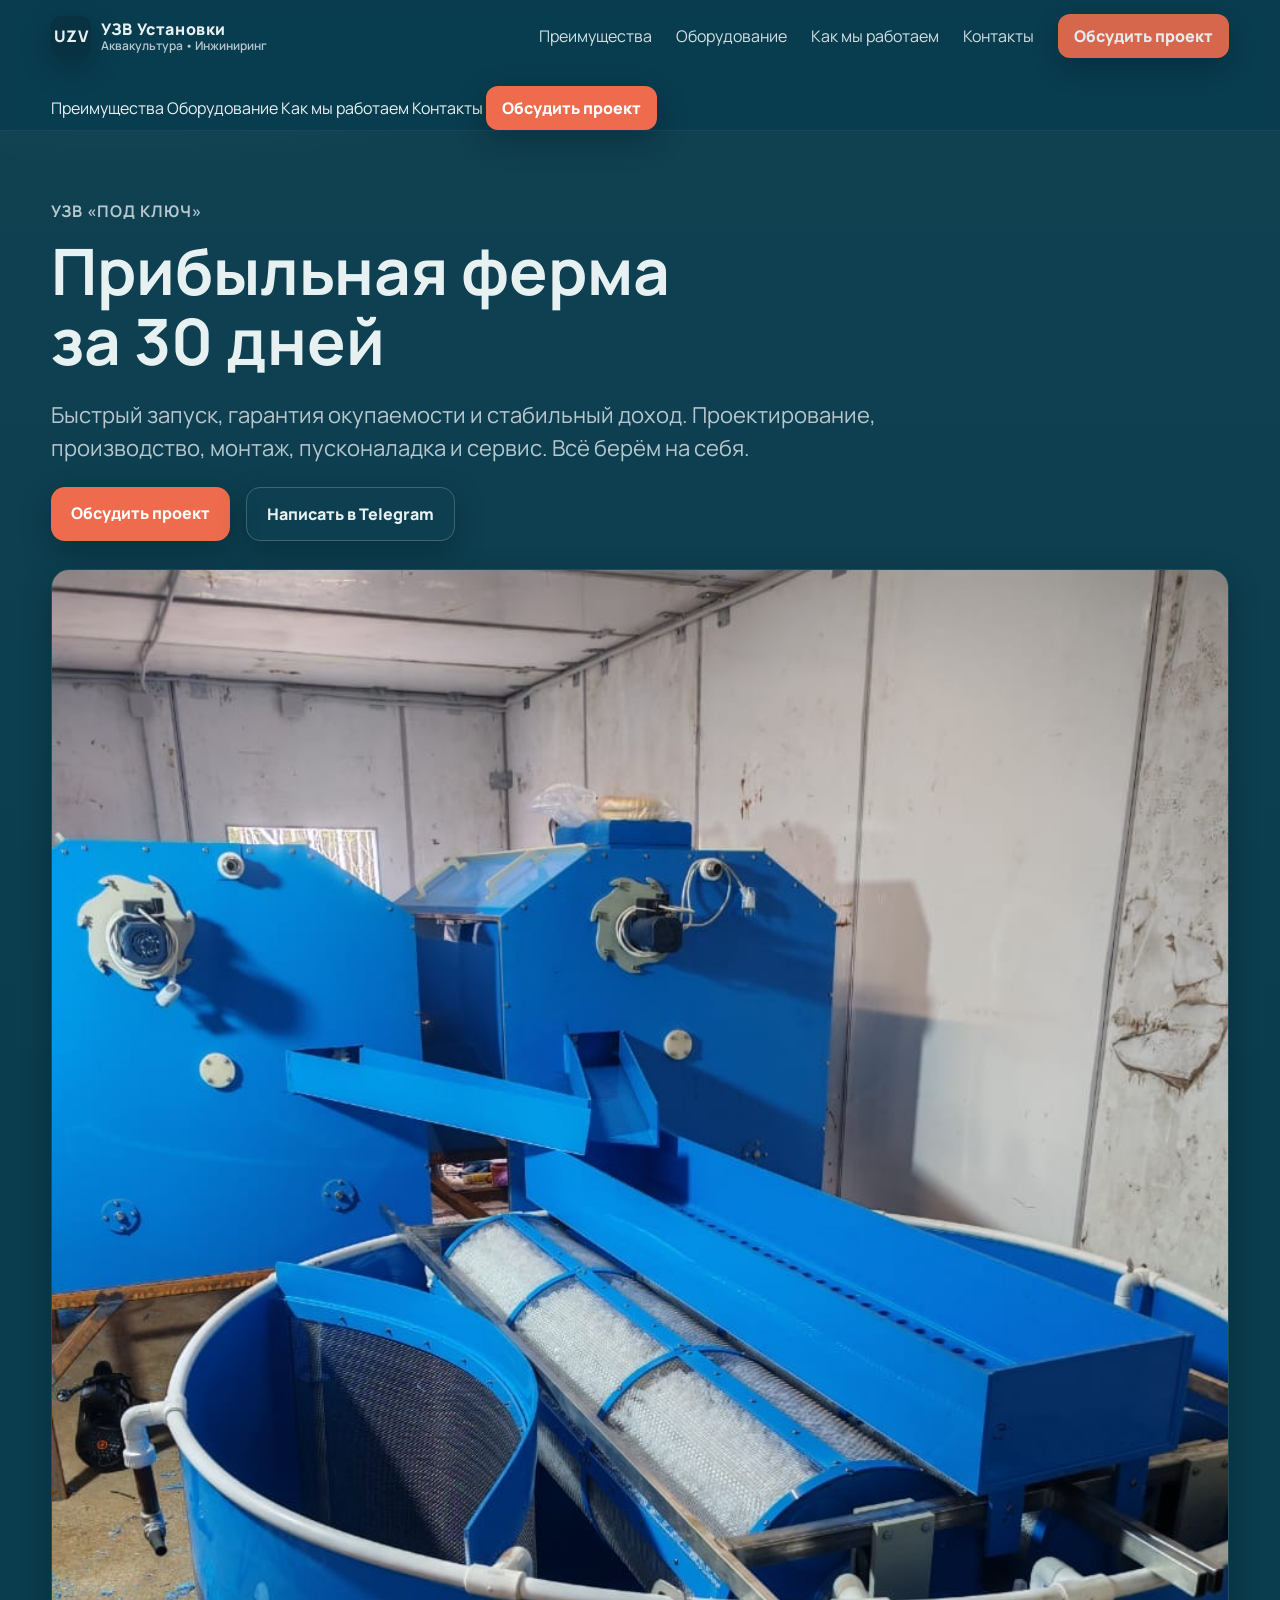
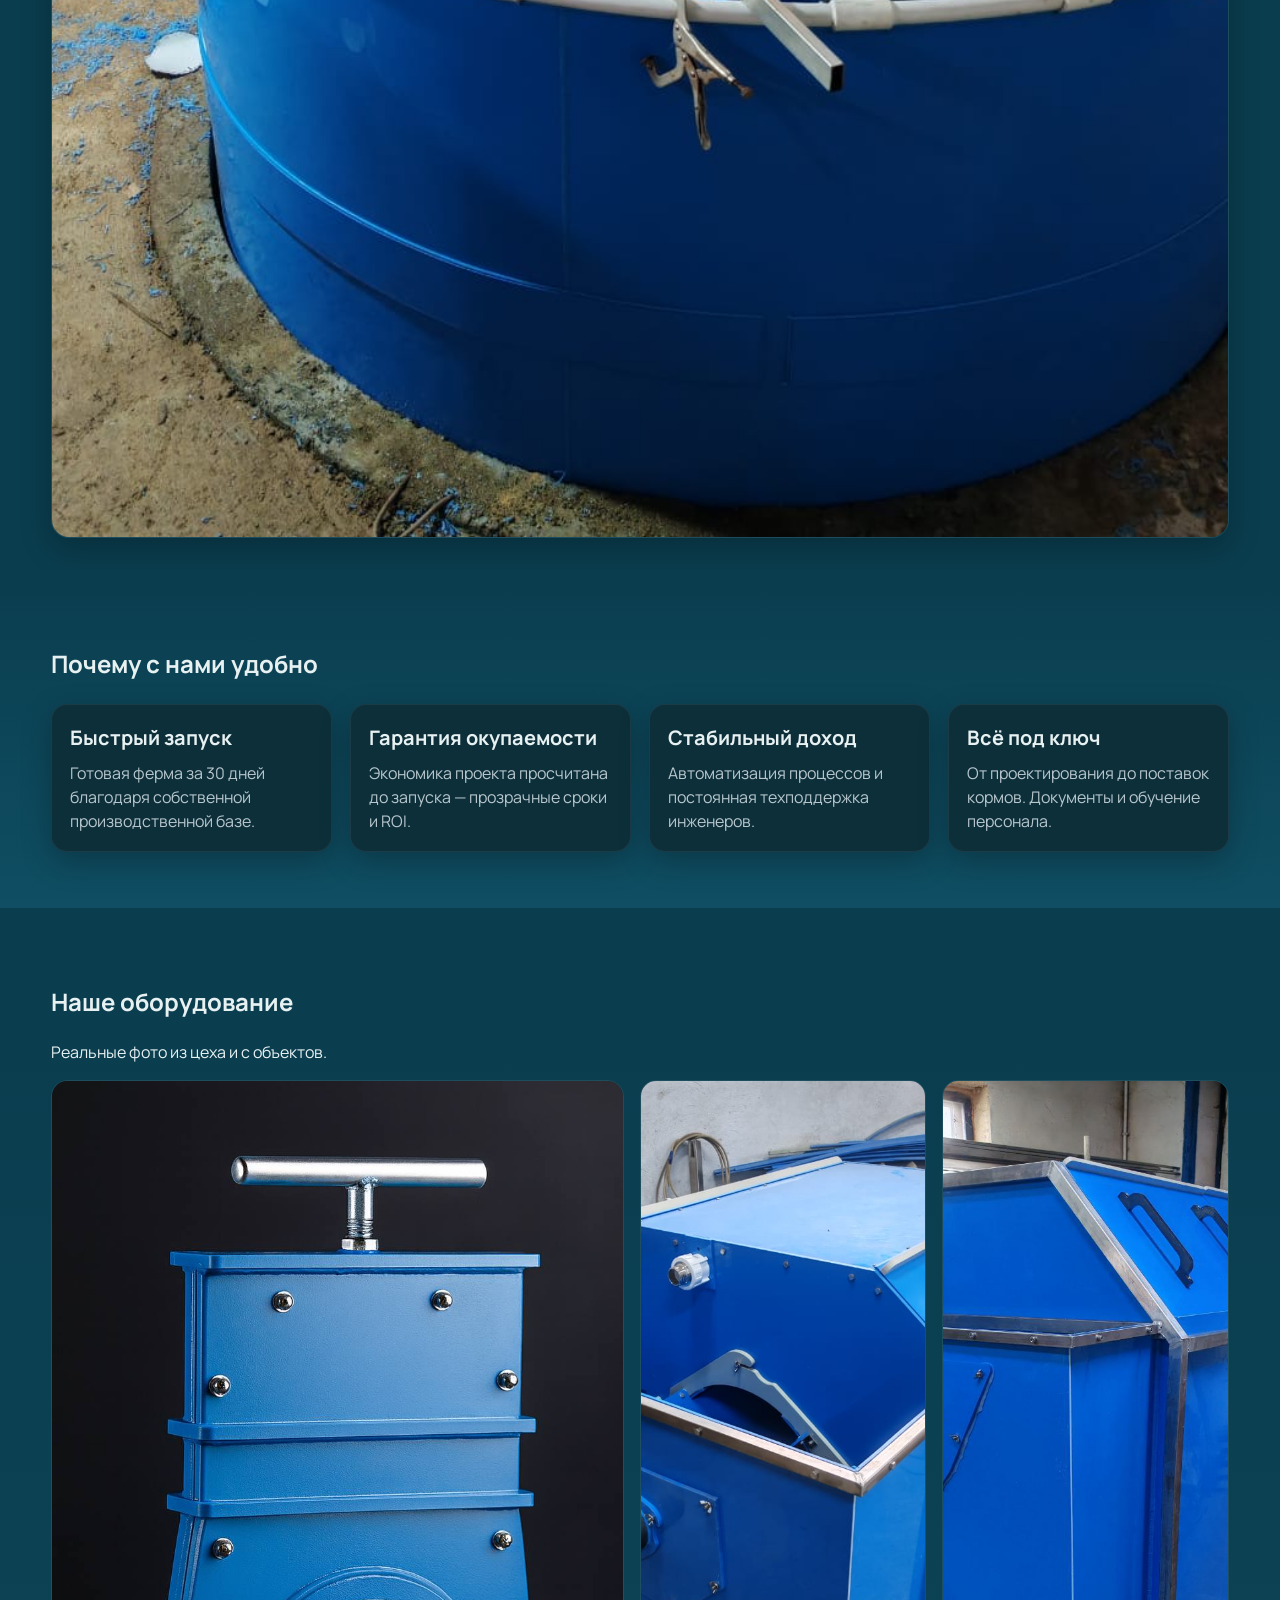
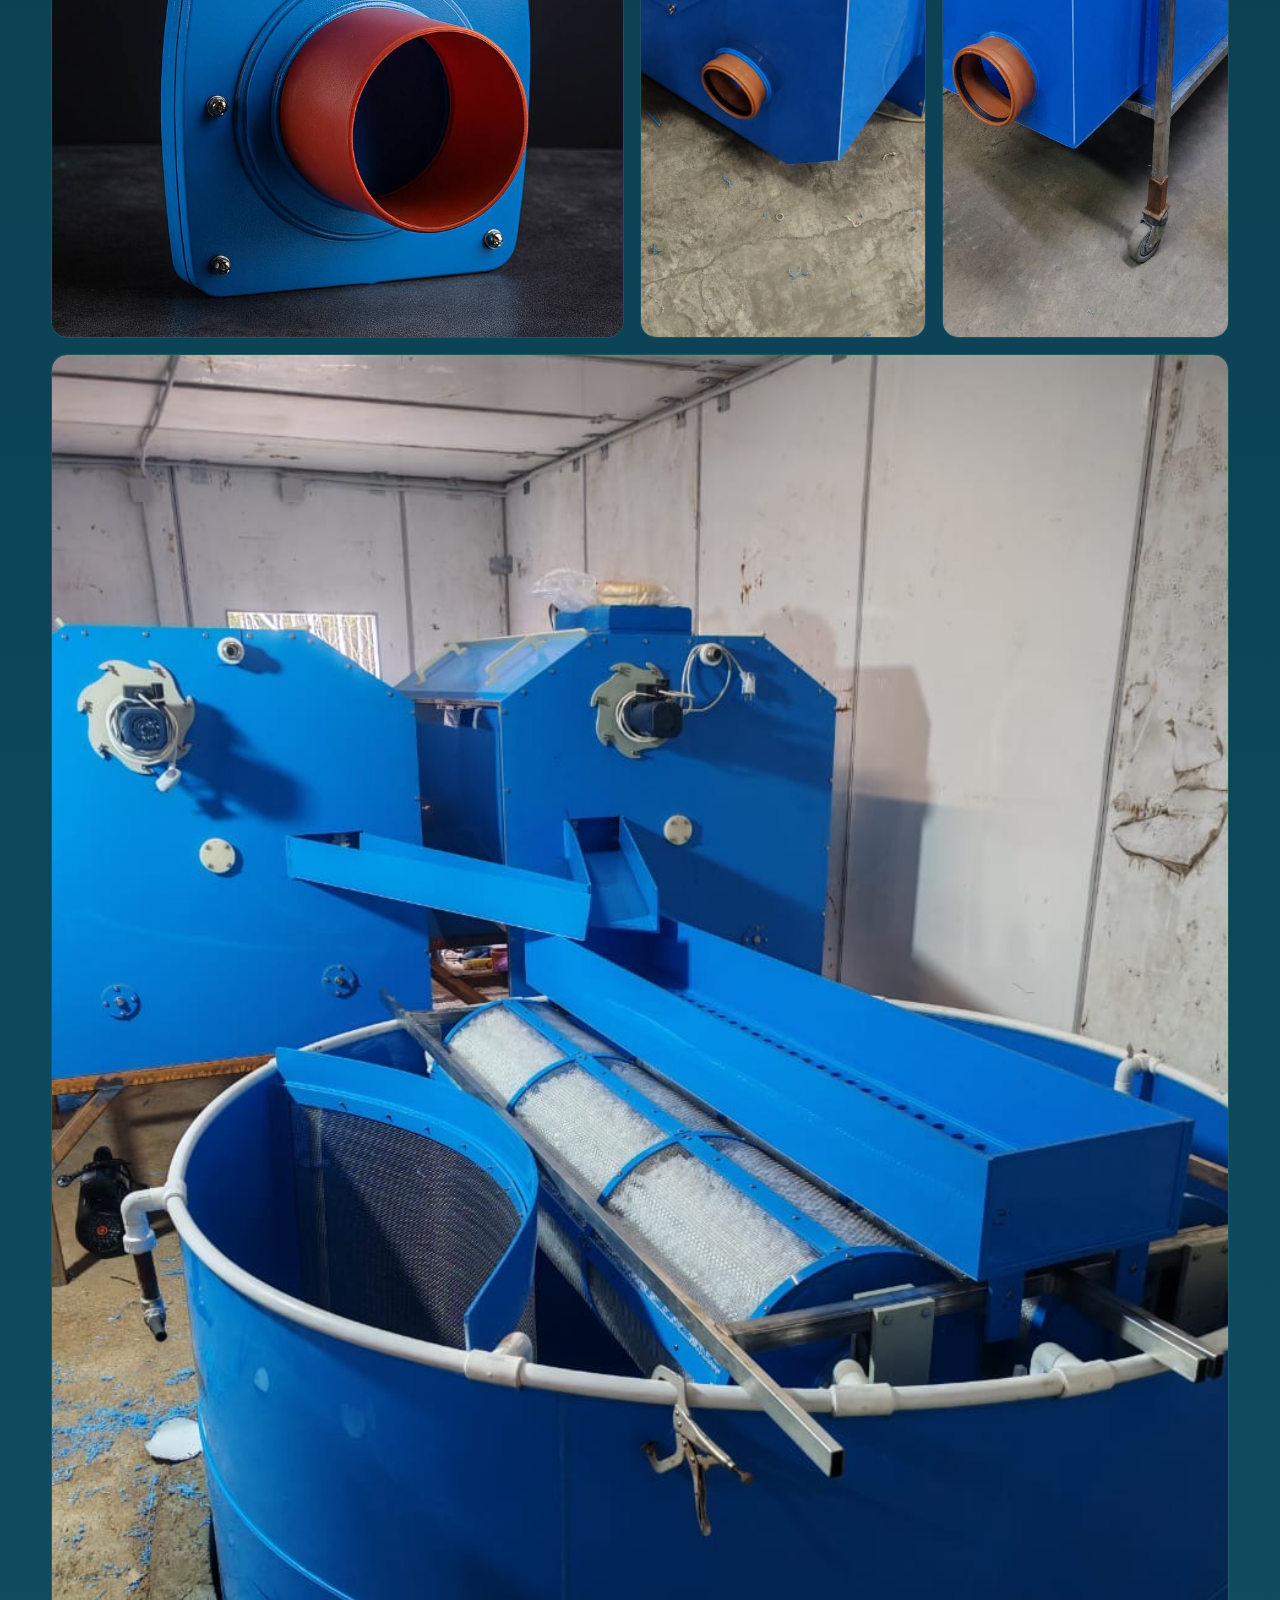
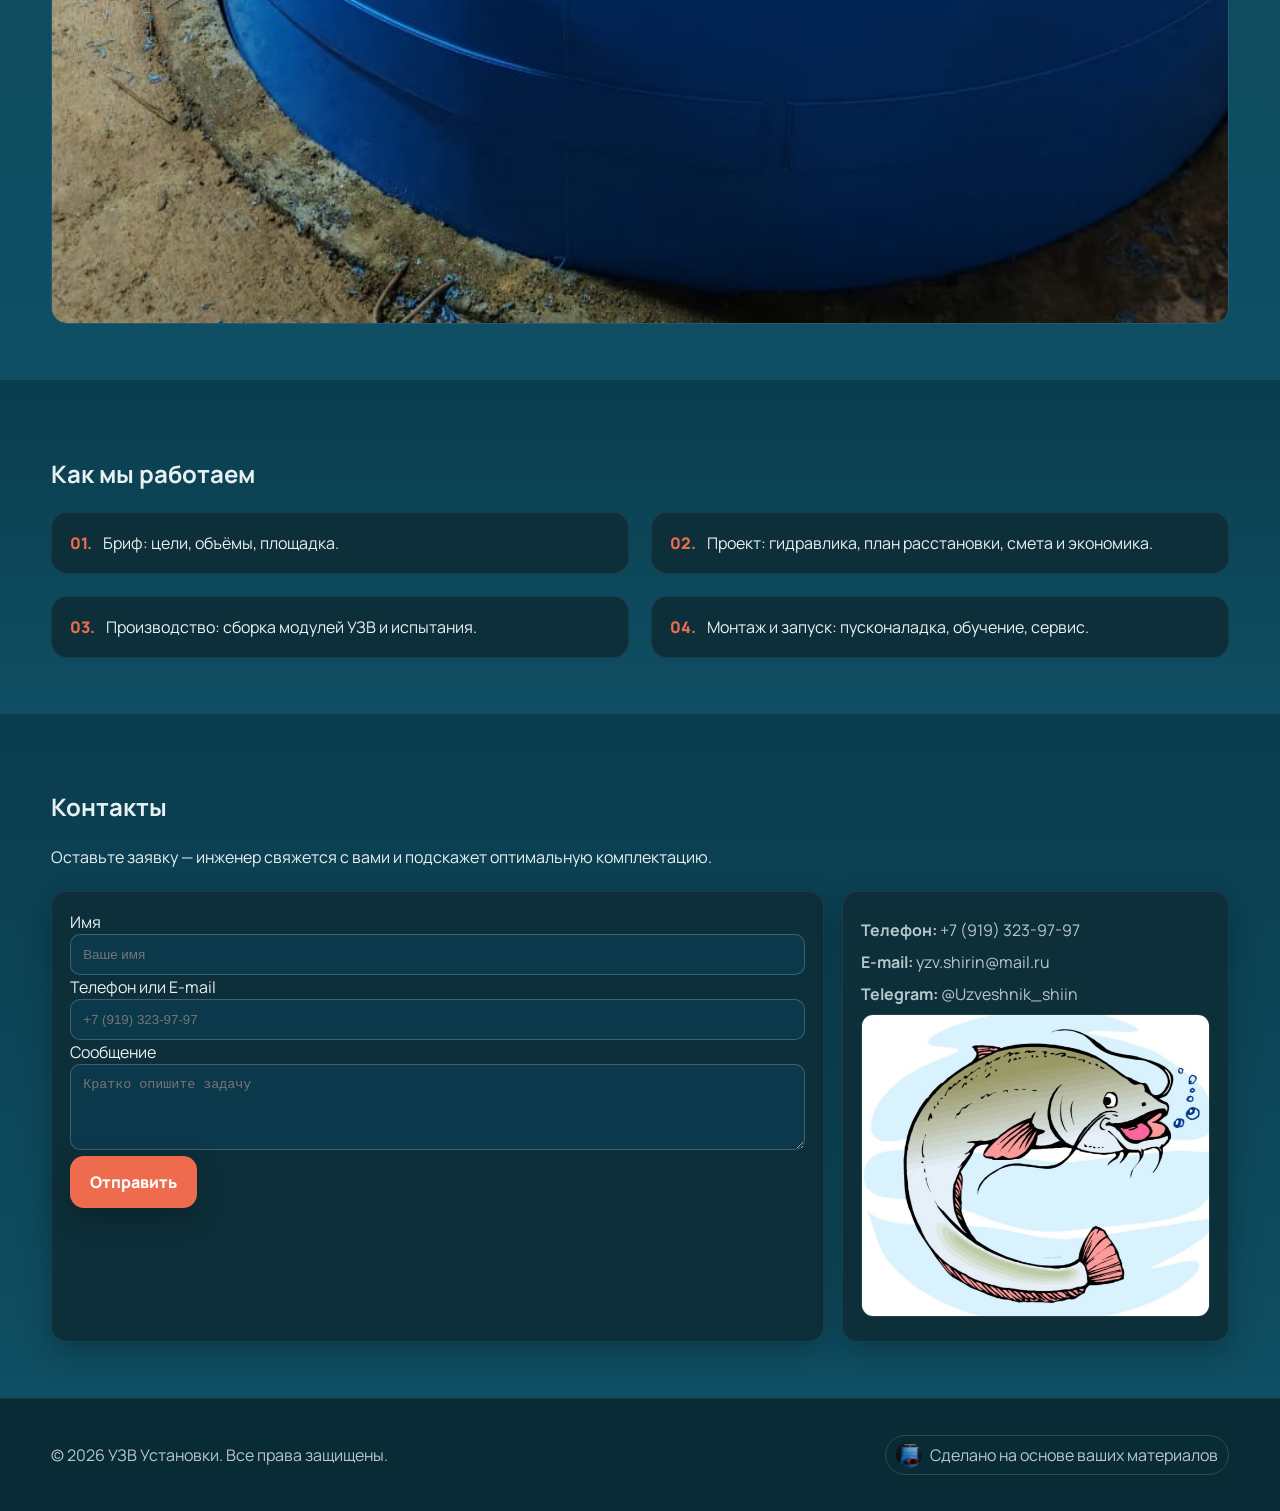
==== index.html @ 46cdeeea "Add files via upload" ====
<!DOCTYPE html>
<html lang="ru">
<head>
  <meta charset="UTF-8" />
  <meta name="viewport" content="width=device-width, initial-scale=1" />
  <title>УЗВ «под ключ» — прибыльная ферма за 30 дней</title>
  <meta name="description" content="УЗВ установки под ключ. Быстрый запуск, гарантия окупаемости, стабильный доход. Проектирование, производство, пусконаладка и сервис." />
  <link rel="icon" href="favicon.jpg" type="image/jpeg">
  <link rel="preconnect" href="https://fonts.googleapis.com">
  <link rel="preconnect" href="https://fonts.gstatic.com" crossorigin>
  <link href="https://fonts.googleapis.com/css2?family=Manrope:wght@400;600;700;800&display=swap" rel="stylesheet">
  <link rel="stylesheet" href="styles.css" />
  <meta property="og:title" content="УЗВ «под ключ» — прибыльная ферма за 30 дней">
  <meta property="og:description" content="Проектирование и производство УЗВ установок. Обсудите ваш проект с инженером.">
  <meta property="og:type" content="website">
  <meta property="og:image" content="assets/drum_filter_new_2.jpg">
  <meta property="og:locale" content="ru_RU">
</head>
<body>
  <header>
    <div class="container nav">
      <div class="brand">
        <div class="logo">UZV</div>
        <div>
          <div class="name">УЗВ Установки</div>
          <small>Аквакультура • Инжиниринг</small>
        </div>
      </div>
      <nav class="menu">
        <a href="#benefits" data-scroll>Преимущества</a>
        <a href="#gallery" data-scroll>Оборудование</a>
        <a href="#process" data-scroll>Как мы работаем</a>
        <a href="#contacts" data-scroll>Контакты</a>
        <a class="cta" href="#contacts" data-scroll>Обсудить проект</a>
      </nav>
      <button class="burger" aria-label="меню"><span></span></button>
    </div>
    <div class="mobile">
      <div class="container">
        <a href="#benefits" data-scroll>Преимущества</a>
        <a href="#gallery" data-scroll>Оборудование</a>
        <a href="#process" data-scroll>Как мы работаем</a>
        <a href="#contacts" data-scroll>Контакты</a>
        <a href="#contacts" class="cta" style="display:inline-block;margin-top:14px" data-scroll>Обсудить проект</a>
      </div>
    </div>
  </header>

  <main>
    <section class="hero">
      <div class="container">
        <div class="kicker">УЗВ «под ключ»</div>
        <h1>Прибыльная ферма<br/>за 30 дней</h1>
        <p>Быстрый запуск, гарантия окупаемости и стабильный доход. Проектирование, производство, монтаж, пусконаладка и сервис. Всё берём на себя.</p>
        <div class="actions">
          <a class="btn" href="#contacts" data-scroll>Обсудить проект</a>
          <a class="btn ghost" href="https://t.me/Uzveshnik_shiin" target="_blank" rel="noopener">Написать в Telegram</a>
        </div>
        <div class="hero-media">
          <img src="assets/drum_filter_new_2.jpg" alt="Барабанный фильтр в работе" loading="eager">
        </div>
      </div>
    </section>

    <section id="benefits" class="section">
      <div class="container">
        <h2>Почему с нами удобно</h2>
        <div class="grid">
          <div class="card">
            <h3>Быстрый запуск</h3>
            <p>Готовая ферма за 30 дней благодаря собственной производственной базе.</p>
          </div>
          <div class="card">
            <h3>Гарантия окупаемости</h3>
            <p>Экономика проекта просчитана до запуска — прозрачные сроки и ROI.</p>
          </div>
          <div class="card">
            <h3>Стабильный доход</h3>
            <p>Автоматизация процессов и постоянная техподдержка инженеров.</p>
          </div>
          <div class="card">
            <h3>Всё под ключ</h3>
            <p>От проектирования до поставок кормов. Документы и обучение персонала.</p>
          </div>
        </div>
      </div>
    </section>

    <section id="gallery" class="section">
      <div class="container">
        <h2>Наше оборудование</h2>
        <p class="muted">Реальные фото из цеха и с объектов.</p>
        <div class="gallery">
          <img src="assets/valve.jpg" alt="Шиберная задвижка" loading="lazy">
          <img src="assets/drum_filter_new_1.jpg" alt="Барабанный фильтр — общий вид" loading="lazy">
          <img src="assets/drum_filter_shop.jpg" alt="Барабанный фильтр — корпус на раме" loading="lazy">
          <img src="assets/drum_filter_new_2.jpg" alt="Барабанный фильтр — в системе" loading="lazy" style="grid-column:1 / -1">
        </div>
      </div>
    </section>

    <section id="process" class="section">
      <div class="container">
        <h2>Как мы работаем</h2>
        <div class="steps">
          <div class="step"><strong class="n">01.</strong> Бриф: цели, объёмы, площадка.</div>
          <div class="step"><strong class="n">02.</strong> Проект: гидравлика, план расстановки, смета и экономика.</div>
          <div class="step"><strong class="n">03.</strong> Производство: сборка модулей УЗВ и испытания.</div>
          <div class="step"><strong class="n">04.</strong> Монтаж и запуск: пусконаладка, обучение, сервис.</div>
        </div>
      </div>
    </section>

    <section id="contacts" class="section">
      <div class="container">
        <h2>Контакты</h2>
        <p>Оставьте заявку — инженер свяжется с вами и подскажет оптимальную комплектацию.</p>
        <div class="grid" style="grid-template-columns:2fr 1fr">
          <form class="card" method="POST" action="mailto:yzv.shirin@mail.ru" enctype="text/plain">
            <label>Имя<br/><input required name="name" placeholder="Ваше имя" class="i"></label><br/>
            <label>Телефон или E-mail<br/><input required name="contact" placeholder="+7 (919) 323-97-97" class="i"></label><br/>
            <label>Сообщение<br/><textarea name="message" rows="4" class="i" placeholder="Кратко опишите задачу"></textarea></label><br/>
            <button class="btn" type="submit">Отправить</button>
          </form>
          <div class="card">
            <p><strong>Телефон:</strong> <a href="tel:+79193239797">+7 (919) 323-97-97</a></p>
            <p><strong>E-mail:</strong> <a href="mailto:yzv.shirin@mail.ru">yzv.shirin@mail.ru</a></p>
            <p><strong>Telegram:</strong> <a href="https://t.me/Uzveshnik_shiin" target="_blank" rel="noopener">@Uzveshnik_shiin</a></p>
            <p><img src="assets/fish_mascot.jpg" alt="Маскот сом" style="width:100%;border-radius:12px;border:1px solid rgba(255,255,255,.08)"></p>
          </div>
        </div>
      </div>
    </section>
  </main>

  <footer>
    <div class="container row">
      <div>&copy; <span id="y"></span> УЗВ Установки. Все права защищены.</div>
      <div class="badge">
        <img src="assets/valve.jpg" alt="">
        <span>Сделано на основе ваших материалов</span>
      </div>
    </div>
  </footer>

  <script src="script.js"></script>
  <script>document.getElementById('y').textContent = new Date().getFullYear()</script>
</body>
</html>
---- styles.css ----
:root{
  --bg:#0A3D4E;
  --bg-2:#0F4E63;
  --text:#E8F1F2;
  --muted:#B8C7CD;
  --accent:#EE6C4D;
  --card:#0D2F3A;
  --white:#fff;
  --shadow: 0 10px 30px rgba(0,0,0,.25);
}

*{box-sizing:border-box}
html,body{margin:0;padding:0}
body{
  font-family: 'Manrope', system-ui, -apple-system, Segoe UI, Roboto, Arial, sans-serif;
  color:var(--text);
  background:var(--bg);
  line-height:1.5;
  -webkit-font-smoothing:antialiased;
  -moz-osx-font-smoothing:grayscale;
}

.container{width:min(1200px, 92%); margin:0 auto}
a{color:inherit;text-decoration:none}
button{font:inherit}

header{
  position:sticky;top:0;z-index:50;
  background:rgba(10,61,78,.85);
  backdrop-filter:saturate(140%) blur(10px);
  border-bottom:1px solid rgba(255,255,255,.06);
}
.nav{display:flex;align-items:center;justify-content:space-between;padding:14px 0}
.brand{display:flex;gap:10px;align-items:center}
.brand .logo{display:grid;place-items:center;width:40px;height:40px;background:#083141;border-radius:10px;box-shadow:var(--shadow);font-weight:800;letter-spacing:.5px}
.brand .name{font-weight:800; letter-spacing: .6px}
.brand small{display:block; font-weight:600; color:var(--muted); margin-top:-4px; font-size:12px}

.menu{display:flex;gap:24px;align-items:center}
.menu a{opacity:.9}
.menu a:hover{opacity:1}
.cta{background:var(--accent);color:var(--white);padding:10px 16px;border-radius:12px;font-weight:800;border:none;cursor:pointer; box-shadow: var(--shadow)}
.burger{display:none;background:none;border:none;width:40px;height:40px}
.burger span,.burger::before,.burger::after{content:'';display:block;height:2px;background:var(--text);margin:8px 0;transition:.2s}

@media (max-width: 900px){
  .menu{display:none}
  .burger{display:block}
  .mobile{position:fixed;inset:64px 0 0 0;background:var(--bg);display:none;padding:16px}
  .mobile.open{display:block}
  .mobile a{display:block;padding:14px 10px;border-bottom:1px solid rgba(255,255,255,.06)}
}

/* hero */
.hero{padding:68px 0 32px;background:
linear-gradient(180deg, rgba(255,255,255,.02), transparent 50%),
radial-gradient(1000px 400px at 10% -10%, rgba(255,255,255,.08), transparent 60%),
radial-gradient(800px 300px at 80% -20%, rgba(255,255,255,.05), transparent 60%)}
.kicker{color:var(--muted); text-transform:uppercase; font-weight:700; letter-spacing:1px}
h1{font-size: clamp(36px, 5.5vw, 64px); line-height:1.1;margin:.2em 0 .2em}
.hero p{font-size: clamp(16px, 2.5vw, 22px); color: var(--muted); max-width: 900px}
.hero .actions{display:flex;gap:16px;margin-top:22px;flex-wrap:wrap}
.btn{background:var(--accent);color:#fff;border:none;padding:14px 20px;border-radius:14px;font-weight:800;cursor:pointer;box-shadow: var(--shadow)}
.btn.ghost{background:transparent;border:1px solid rgba(255,255,255,.2);color:var(--text)}
.hero-media{margin-top:28px;border-radius:18px;overflow:hidden;border:1px solid rgba(255,255,255,.08);box-shadow:var(--shadow)}
.hero-media img{display:block;width:100%;height:auto}

/* benefits */
.section{padding:56px 0;background:linear-gradient(180deg, var(--bg), var(--bg-2))}
.grid{display:grid;grid-template-columns:repeat(4,1fr);gap:18px;margin-top:22px}
.card{background:var(--card); padding:18px;border:1px solid rgba(255,255,255,.06);border-radius:16px; box-shadow:var(--shadow);min-height:120px}
.card h3{margin:0;font-size:20px}
.card p{margin:8px 0 0;color:var(--muted)}
@media (max-width: 900px){ .grid{grid-template-columns:1fr 1fr} }
@media (max-width: 600px){ .grid{grid-template-columns:1fr} }

/* gallery */
.gallery{display:grid;grid-template-columns:2fr 1fr 1fr;gap:16px;margin-top:16px}
.gallery img{width:100%;height:100%;object-fit:cover;border-radius:16px;border:1px solid rgba(255,255,255,.08)}
@media (max-width: 900px){ .gallery{grid-template-columns:1fr} }

/* steps */
.steps{display:grid;grid-template-columns:1fr 1fr;gap:22px;margin-top:16px}
.step{background:var(--card);padding:18px;border-radius:16px;border:1px solid rgba(255,255,255,.06)}
.step .n{font-weight:900;color:var(--accent);margin-right:8px}
@media (max-width: 900px){ .steps{grid-template-columns:1fr} }

/* footer */
footer{padding:36px 0;background:#082B36;color:var(--muted);border-top:1px solid rgba(255,255,255,.06)}
footer .row{display:flex;gap:24px;justify-content:space-between;align-items:center;flex-wrap:wrap}
footer a{color:var(--muted)}
.badge{padding:6px 10px;border:1px solid rgba(255,255,255,.15);border-radius:999px;display:inline-flex;gap:8px;align-items:center}
.badge img{width:26px;height:26px;border-radius:999px}

.i{width:100%;padding:12px;border-radius:10px;border:1px solid rgba(255,255,255,.2);background:#0B394B;color:#fff}
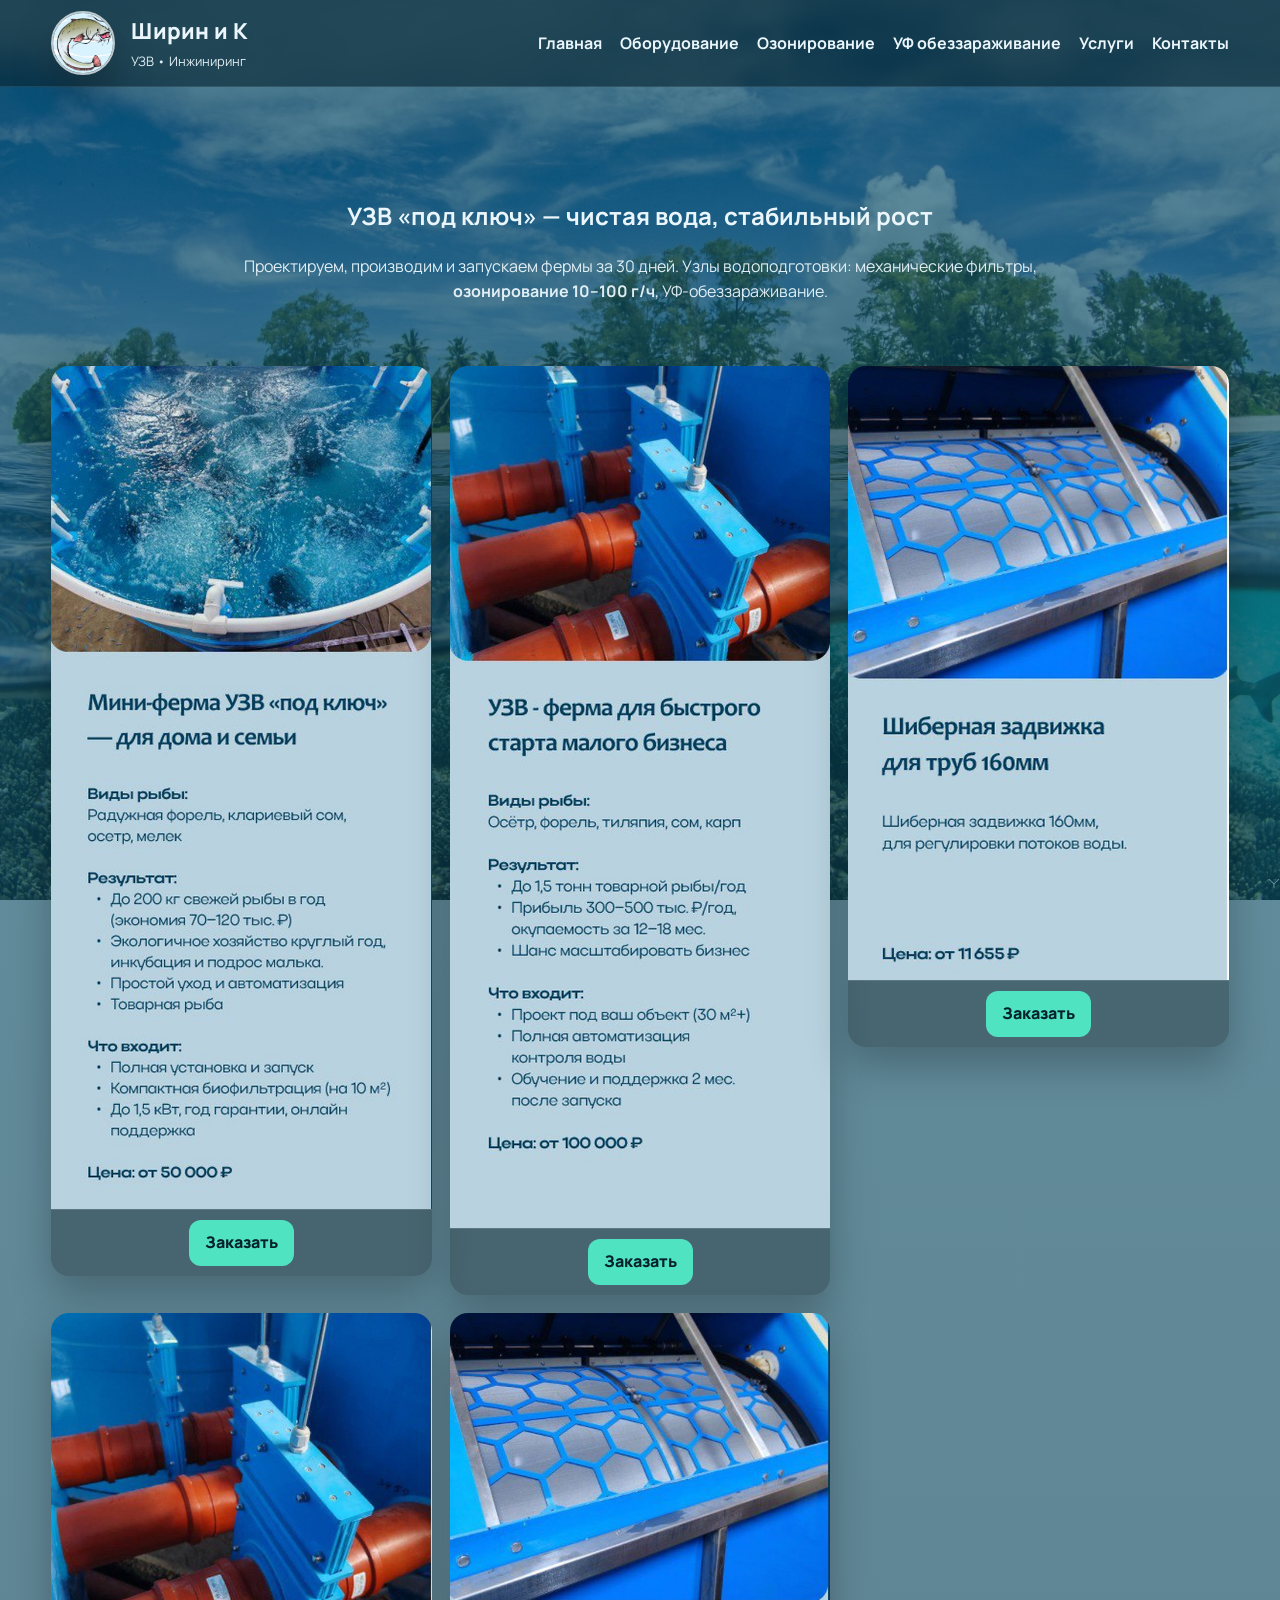
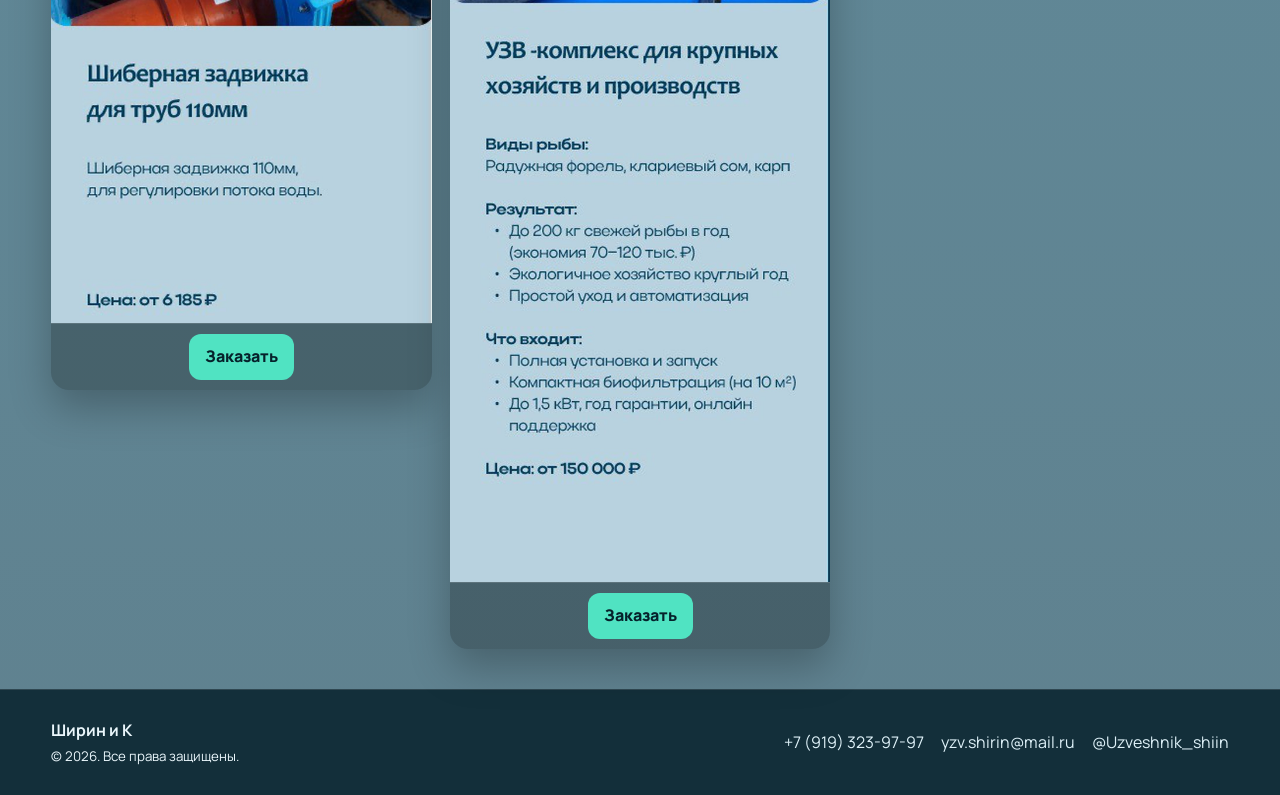
==== commit a594fc6f: "Add files via upload" ====
--- a/index.html
+++ b/index.html
@@ -1,149 +1,81 @@
-<!DOCTYPE html>
+<!doctype html>
 <html lang="ru">
 <head>
-  <meta charset="UTF-8" />
-  <meta name="viewport" content="width=device-width, initial-scale=1" />
-  <title>УЗВ «под ключ» — прибыльная ферма за 30 дней</title>
-  <meta name="description" content="УЗВ установки под ключ. Быстрый запуск, гарантия окупаемости, стабильный доход. Проектирование, производство, пусконаладка и сервис." />
-  <link rel="icon" href="favicon.jpg" type="image/jpeg">
+  <meta charset="utf-8"><meta name="viewport" content="width=device-width, initial-scale=1">
+  <title>Ширин и К — УЗВ под ключ: проектирование, производство, запуск</title>
+  <meta name="description" content="Проектирование и производство УЗВ: механические фильтры, озонирование 10–100 г/ч, УФ‑обеззараживание, монтаж и пуск.">
+  <link rel="icon" href="assets/logo_fish.jpg" type="image/jpeg">
   <link rel="preconnect" href="https://fonts.googleapis.com">
   <link rel="preconnect" href="https://fonts.gstatic.com" crossorigin>
   <link href="https://fonts.googleapis.com/css2?family=Manrope:wght@400;600;700;800&display=swap" rel="stylesheet">
-  <link rel="stylesheet" href="styles.css" />
-  <meta property="og:title" content="УЗВ «под ключ» — прибыльная ферма за 30 дней">
-  <meta property="og:description" content="Проектирование и производство УЗВ установок. Обсудите ваш проект с инженером.">
-  <meta property="og:type" content="website">
-  <meta property="og:image" content="assets/drum_filter_new_2.jpg">
-  <meta property="og:locale" content="ru_RU">
+  <link rel="stylesheet" href="styles.css">
 </head>
 <body>
-  <header>
-    <div class="container nav">
-      <div class="brand">
-        <div class="logo">UZV</div>
-        <div>
-          <div class="name">УЗВ Установки</div>
-          <small>Аквакультура • Инжиниринг</small>
-        </div>
+<header class="site-header">
+  <div class="container header-row">
+    <a class="brand" href="index.html" aria-label="Ширин и К">
+      <img class="logo" src="assets/logo_fish.jpg" alt="Ширин и К" />
+      <div class="brand-text">
+        <strong>Ширин и К</strong>
+        <small>УЗВ • Инжиниринг</small>
       </div>
-      <nav class="menu">
-        <a href="#benefits" data-scroll>Преимущества</a>
-        <a href="#gallery" data-scroll>Оборудование</a>
-        <a href="#process" data-scroll>Как мы работаем</a>
-        <a href="#contacts" data-scroll>Контакты</a>
-        <a class="cta" href="#contacts" data-scroll>Обсудить проект</a>
-      </nav>
-      <button class="burger" aria-label="меню"><span></span></button>
-    </div>
-    <div class="mobile">
-      <div class="container">
-        <a href="#benefits" data-scroll>Преимущества</a>
-        <a href="#gallery" data-scroll>Оборудование</a>
-        <a href="#process" data-scroll>Как мы работаем</a>
-        <a href="#contacts" data-scroll>Контакты</a>
-        <a href="#contacts" class="cta" style="display:inline-block;margin-top:14px" data-scroll>Обсудить проект</a>
+    </a>
+    <nav class="nav">
+      <a href="index.html">Главная</a>
+      <a href="equipment.html">Оборудование</a>
+      <a href="ozonation.html">Озонирование</a>
+      <a href="uv.html">УФ обеззараживание</a>
+      <a href="services.html">Услуги</a>
+      <a href="contacts.html">Контакты</a>
+    </nav>
+  </div>
+</header>
+
+<section class="hero center-hero">
+  <div class="container">
+    <h1>УЗВ «под ключ» — чистая вода, стабильный рост</h1>
+    <p class="lead">Проектируем, производим и запускаем фермы за 30 дней. Узлы водоподготовки: механические фильтры, <strong>озонирование 10–100 г/ч</strong>, УФ‑обеззараживание.</p>
+  </div>
+</section>
+
+<section class="section section-gallery">
+  <div class="container">
+    <div class="grid-3x2 no-crop">
+      <div class="grid-card">
+        <img class="contain" loading="lazy" src="assets/grid_uzv_big.jpg" alt="УЗВ комплекс для крупных хозяйств">
+        <div class="card-actions"><a class="btn order" href="contacts.html?subject=УЗВ%20комплекс%20для%20крупных%20хозяйств">Заказать</a></div>
+      </div>
+      <div class="grid-card">
+        <img class="contain" loading="lazy" src="assets/grid_mini_farm.jpg" alt="Мини‑ферма УЗВ">
+        <div class="card-actions"><a class="btn order" href="contacts.html?subject=Мини‑ферма%20УЗВ">Заказать</a></div>
+      </div>
+      <div class="grid-card">
+        <img class="contain" loading="lazy" src="assets/grid_uzv_smallbiz.jpg" alt="УЗВ для малого бизнеса">
+        <div class="card-actions"><a class="btn order" href="contacts.html?subject=УЗВ%20для%20малого%20бизнеса">Заказать</a></div>
+      </div>
+      <div class="grid-card">
+        <img class="contain" loading="lazy" src="assets/grid_gate_110.jpg" alt="Шиберная задвижка 110 мм">
+        <div class="card-actions"><a class="btn order" href="contacts.html?subject=Шиберная%20задвижка%20110%20мм">Заказать</a></div>
+      </div>
+      <div class="grid-card">
+        <img class="contain" loading="lazy" src="assets/grid_gate_160.jpg" alt="Шиберная задвижка 160 мм">
+        <div class="card-actions"><a class="btn order" href="contacts.html?subject=Шиберная%20задвижка%20160%20мм">Заказать</a></div>
       </div>
     </div>
-  </header>
+  </div>
+</section>
 
-  <main>
-    <section class="hero">
-      <div class="container">
-        <div class="kicker">УЗВ «под ключ»</div>
-        <h1>Прибыльная ферма<br/>за 30 дней</h1>
-        <p>Быстрый запуск, гарантия окупаемости и стабильный доход. Проектирование, производство, монтаж, пусконаладка и сервис. Всё берём на себя.</p>
-        <div class="actions">
-          <a class="btn" href="#contacts" data-scroll>Обсудить проект</a>
-          <a class="btn ghost" href="https://t.me/Uzveshnik_shiin" target="_blank" rel="noopener">Написать в Telegram</a>
-        </div>
-        <div class="hero-media">
-          <img src="assets/drum_filter_new_2.jpg" alt="Барабанный фильтр в работе" loading="eager">
-        </div>
-      </div>
-    </section>
-
-    <section id="benefits" class="section">
-      <div class="container">
-        <h2>Почему с нами удобно</h2>
-        <div class="grid">
-          <div class="card">
-            <h3>Быстрый запуск</h3>
-            <p>Готовая ферма за 30 дней благодаря собственной производственной базе.</p>
-          </div>
-          <div class="card">
-            <h3>Гарантия окупаемости</h3>
-            <p>Экономика проекта просчитана до запуска — прозрачные сроки и ROI.</p>
-          </div>
-          <div class="card">
-            <h3>Стабильный доход</h3>
-            <p>Автоматизация процессов и постоянная техподдержка инженеров.</p>
-          </div>
-          <div class="card">
-            <h3>Всё под ключ</h3>
-            <p>От проектирования до поставок кормов. Документы и обучение персонала.</p>
-          </div>
-        </div>
-      </div>
-    </section>
-
-    <section id="gallery" class="section">
-      <div class="container">
-        <h2>Наше оборудование</h2>
-        <p class="muted">Реальные фото из цеха и с объектов.</p>
-        <div class="gallery">
-          <img src="assets/valve.jpg" alt="Шиберная задвижка" loading="lazy">
-          <img src="assets/drum_filter_new_1.jpg" alt="Барабанный фильтр — общий вид" loading="lazy">
-          <img src="assets/drum_filter_shop.jpg" alt="Барабанный фильтр — корпус на раме" loading="lazy">
-          <img src="assets/drum_filter_new_2.jpg" alt="Барабанный фильтр — в системе" loading="lazy" style="grid-column:1 / -1">
-        </div>
-      </div>
-    </section>
-
-    <section id="process" class="section">
-      <div class="container">
-        <h2>Как мы работаем</h2>
-        <div class="steps">
-          <div class="step"><strong class="n">01.</strong> Бриф: цели, объёмы, площадка.</div>
-          <div class="step"><strong class="n">02.</strong> Проект: гидравлика, план расстановки, смета и экономика.</div>
-          <div class="step"><strong class="n">03.</strong> Производство: сборка модулей УЗВ и испытания.</div>
-          <div class="step"><strong class="n">04.</strong> Монтаж и запуск: пусконаладка, обучение, сервис.</div>
-        </div>
-      </div>
-    </section>
-
-    <section id="contacts" class="section">
-      <div class="container">
-        <h2>Контакты</h2>
-        <p>Оставьте заявку — инженер свяжется с вами и подскажет оптимальную комплектацию.</p>
-        <div class="grid" style="grid-template-columns:2fr 1fr">
-          <form class="card" method="POST" action="mailto:yzv.shirin@mail.ru" enctype="text/plain">
-            <label>Имя<br/><input required name="name" placeholder="Ваше имя" class="i"></label><br/>
-            <label>Телефон или E-mail<br/><input required name="contact" placeholder="+7 (919) 323-97-97" class="i"></label><br/>
-            <label>Сообщение<br/><textarea name="message" rows="4" class="i" placeholder="Кратко опишите задачу"></textarea></label><br/>
-            <button class="btn" type="submit">Отправить</button>
-          </form>
-          <div class="card">
-            <p><strong>Телефон:</strong> <a href="tel:+79193239797">+7 (919) 323-97-97</a></p>
-            <p><strong>E-mail:</strong> <a href="mailto:yzv.shirin@mail.ru">yzv.shirin@mail.ru</a></p>
-            <p><strong>Telegram:</strong> <a href="https://t.me/Uzveshnik_shiin" target="_blank" rel="noopener">@Uzveshnik_shiin</a></p>
-            <p><img src="assets/fish_mascot.jpg" alt="Маскот сом" style="width:100%;border-radius:12px;border:1px solid rgba(255,255,255,.08)"></p>
-          </div>
-        </div>
-      </div>
-    </section>
-  </main>
-
-  <footer>
-    <div class="container row">
-      <div>&copy; <span id="y"></span> УЗВ Установки. Все права защищены.</div>
-      <div class="badge">
-        <img src="assets/valve.jpg" alt="">
-        <span>Сделано на основе ваших материалов</span>
-      </div>
+<footer class="site-footer">
+  <div class="container footer-row">
+    <div>
+      <strong>Ширин и К</strong><br>
+      <small>© <span id="y"></span>. Все права защищены.</small>
     </div>
-  </footer>
-
-  <script src="script.js"></script>
-  <script>document.getElementById('y').textContent = new Date().getFullYear()</script>
-</body>
-</html>
+    <div class="contacts">
+      <a href="tel:+79193239797">+7 (919) 323-97-97</a>
+      <a href="mailto:yzv.shirin@mail.ru">yzv.shirin@mail.ru</a>
+      <a href="https://t.me/Uzveshnik_shiin" target="_blank" rel="noopener">@Uzveshnik_shiin</a>
+    </div>
+  </div>
+</footer>
+<script>document.getElementById('y').textContent = new Date().getFullYear();</script>
--- a/styles.css
+++ b/styles.css
@@ -1,96 +1,124 @@
 
-:root{
-  --bg:#0A3D4E;
-  --bg-2:#0F4E63;
-  --text:#E8F1F2;
-  --muted:#B8C7CD;
-  --accent:#EE6C4D;
-  --card:#0D2F3A;
-  --white:#fff;
-  --shadow: 0 10px 30px rgba(0,0,0,.25);
+:root{ --ink:#eaf6fb; --muted:#cfe3ec; --accent:#50e3c2; --shadow:0 18px 40px rgba(0,0,0,.25); --radius:18px; }
+*{box-sizing:border-box} html,body{margin:0;padding:0}
+body{
+  font-family: Manrope, system-ui, -apple-system, Segoe UI, Roboto, Arial, sans-serif;
+  color: var(--ink);
+  background:
+    linear-gradient(rgba(13,86,112,.65), rgba(10,62,83,.65)),
+    url('assets/bg-photo-1920.jpg') center/cover fixed no-repeat;
+  line-height:1.55;
+}
+@media (max-width:1280px){ body{ background:
+  linear-gradient(rgba(13,86,112,.65), rgba(10,62,83,.65)),
+  url('assets/bg-photo-1280.jpg') center/cover fixed no-repeat; } }
+@media (max-width:820px){ body{ background:
+  linear-gradient(rgba(13,86,112,.65), rgba(10,62,83,.65)),
+  url('assets/bg-photo-768.jpg') center/cover fixed no-repeat; } }
+
+a{color:inherit;text-decoration:none}
+.container{width:min(1200px,92%);margin:0 auto}
+
+.site-header{position:sticky;top:0;z-index:50;background:rgba(9,41,54,.65);backdrop-filter: blur(6px); border-bottom:1px solid rgba(255,255,255,.1)}
+.header-row{display:flex;align-items:center;justify-content:space-between;height:86px}
+.brand{display:flex;gap:16px;align-items:center}
+.logo{width:64px;height:64px;border-radius:50%;object-fit:cover;box-shadow:var(--shadow);border:2px solid rgba(255,255,255,.7)}
+.brand-text strong{display:block;font-weight:900;font-size:22px;letter-spacing:.3px}
+.brand-text small{opacity:.95;font-size:13px}
+.nav{display:flex;gap:18px;align-items:center;font-weight:700;flex-wrap:wrap}
+
+.hero{padding:90px 0 10px}
+.center-hero .container{text-align:center}
+.lead{max-width:840px;margin:0 auto 12px;opacity:.95}
+
+.section{padding:40px 0}
+.section-gallery .gallery-2x2{display:grid;grid-template-columns:1fr 1fr;gap:16px;align-items:start}
+.section-gallery .gallery-2x2 .tile{margin:0;padding:10px;background: rgba(0,0,0,.10);border:1px solid rgba(255,255,255,.12);border-radius:var(--radius)}
+.section-gallery .gallery-2x2 img{display:block;width:100%;height:auto;object-fit:contain;background:transparent}
+
+.page-head{padding:30px 0 0}
+.cards{display:grid;grid-template-columns:repeat(3,1fr);gap:18px}
+.card{background:rgba(0,0,0,.18);border:1px solid rgba(255,255,255,.12);border-radius:var(--radius);overflow:hidden}
+.card img{width:100%;height:240px;object-fit:cover;display:block}
+.card-body{padding:16px}
+.card-body h3{margin:6px 0 8px}
+@media(max-width:900px){.cards{grid-template-columns:1fr} .card img{height:220px}}
+
+.steps{display:grid;grid-template-columns:repeat(2,1fr);gap:16px}
+.step{background:rgba(0,0,0,.18);border:1px solid rgba(255,255,255,.12);border-radius:var(--radius);padding:18px}
+@media(max-width:800px){.steps{grid-template-columns:1fr}}
+
+.cta-band{background:rgba(0,0,0,.12)}
+.cta-box{display:flex;align-items:center;justify-content:space-between;gap:16px}
+@media(max-width:800px){.cta-box{flex-direction:column;align-items:flex-start}}
+
+.contact-grid{display:grid;grid-template-columns:1.1fr .9fr;gap:18px}
+.i{width:100%;padding:12px;border-radius:12px;border:1px solid rgba(255,255,255,.25);background:rgba(8,40,54,.7);color:#fff}
+.card-contacts img.rounded{margin-top:10px;border-radius:var(--radius);border:1px solid rgba(255,255,255,.12)}
+
+.site-footer{padding:28px 0;background:rgba(6,33,44,.85);border-top:1px solid rgba(255,255,255,.12)}
+.footer-row{display:flex;justify-content:space-between;gap:16px;align-items:center;flex-wrap:wrap}
+.contacts a{margin-left:14px;color:#def1f8}
+
+
+/* Flexible 3-tile gallery with natural proportions */
+.gallery-new{
+  display:grid;
+  grid-template-columns: repeat(auto-fit, minmax(280px,1fr));
+  gap:16px;
+  align-items:start;
+}
+.gallery-new .tile{margin:0;padding:10px;background: rgba(0,0,0,.10);border:1px solid rgba(255,255,255,.12);border-radius:var(--radius)}
+.gallery-new img{display:block;width:100%;height:auto;object-fit:contain}
+
+
+
+/* Fullwidth stacked images */
+.fullwidth-gallery{
+  display:flex;
+  flex-direction:column;
+  gap:20px;
+}
+.fullwidth-gallery img{
+  width:100%;
+  height:auto;
+  border-radius:var(--radius);
+  display:block;
 }
 
-*{box-sizing:border-box}
-html,body{margin:0;padding:0}
-body{
-  font-family: 'Manrope', system-ui, -apple-system, Segoe UI, Roboto, Arial, sans-serif;
-  color:var(--text);
-  background:var(--bg);
-  line-height:1.5;
-  -webkit-font-smoothing:antialiased;
-  -moz-osx-font-smoothing:grayscale;
+
+/* Stacked clickable promo cards on homepage */
+.stacked-cards{gap:22px}
+.stacked-cards .card-link{display:block;border-radius:var(--radius);overflow:hidden;box-shadow:var(--shadow)}
+.stacked-cards .card-link img{display:block;width:100%;height:auto}
+
+
+/* 3x2 homepage grid — natural proportions (no crop) */
+.grid-3x2.no-crop{display:grid;grid-template-columns:repeat(3,1fr);gap:18px;align-items:start}
+.grid-3x2.no-crop .grid-card{border-radius:var(--radius);overflow:hidden;box-shadow:var(--shadow);background:rgba(0,0,0,.1);display:flex;flex-direction:column}
+.grid-3x2.no-crop .grid-card img.contain{width:100%;height:auto;object-fit:contain;display:block;background:rgba(255,255,255,.06)}
+.grid-3x2.no-crop .card-actions{padding:10px;background:rgba(0,0,0,.18);border-top:1px solid rgba(255,255,255,.12);display:flex;justify-content:center}
+.grid-3x2.no-crop .btn.order{padding:10px 16px;border-radius:12px;background:var(--accent);color:#06222b;font-weight:800;border:0}
+@media (max-width:1024px){ .grid-3x2.no-crop{grid-template-columns:repeat(2,1fr)} }
+@media (max-width:560px){ .grid-3x2.no-crop{grid-template-columns:1fr} }
+/* ===== Mobile optimization ===== */
+:root{ --space: 22px; }
+.container{ width:min(1200px,92%); }
+.btn, .card-actions .btn{ min-height:46px; padding:12px 18px; touch-action:manipulation }
+header.site-header{ -webkit-tap-highlight-color: transparent; }
+@media (max-width: 900px){
+  .header-row{ height:72px; }
+  .nav{ gap:12px; font-size:14px }
 }
-
-.container{width:min(1200px, 92%); margin:0 auto}
-a{color:inherit;text-decoration:none}
-button{font:inherit}
-
-header{
-  position:sticky;top:0;z-index:50;
-  background:rgba(10,61,78,.85);
-  backdrop-filter:saturate(140%) blur(10px);
-  border-bottom:1px solid rgba(255,255,255,.06);
+@media (max-width: 560px){
+  body{ font-size:15.5px; line-height:1.46 }
+  .hero{ padding:20px 0 4px }
+  .section{ padding:18px 0 }
+  .nav{ gap:10px; font-size:13px }
+  .brand-text strong{ font-size:18px }
+  .brand .logo{ width:52px; height:52px }
+  .grid-3x2.no-crop{ grid-template-columns:1fr; gap:14px }
+  .grid-3x2.no-crop .card-actions{ padding:8px }
+  .btn.order{ padding:11px 16px; border-radius:12px }
+  .site-footer{ padding:16px 0 }
 }
-.nav{display:flex;align-items:center;justify-content:space-between;padding:14px 0}
-.brand{display:flex;gap:10px;align-items:center}
-.brand .logo{display:grid;place-items:center;width:40px;height:40px;background:#083141;border-radius:10px;box-shadow:var(--shadow);font-weight:800;letter-spacing:.5px}
-.brand .name{font-weight:800; letter-spacing: .6px}
-.brand small{display:block; font-weight:600; color:var(--muted); margin-top:-4px; font-size:12px}
-
-.menu{display:flex;gap:24px;align-items:center}
-.menu a{opacity:.9}
-.menu a:hover{opacity:1}
-.cta{background:var(--accent);color:var(--white);padding:10px 16px;border-radius:12px;font-weight:800;border:none;cursor:pointer; box-shadow: var(--shadow)}
-.burger{display:none;background:none;border:none;width:40px;height:40px}
-.burger span,.burger::before,.burger::after{content:'';display:block;height:2px;background:var(--text);margin:8px 0;transition:.2s}
-
-@media (max-width: 900px){
-  .menu{display:none}
-  .burger{display:block}
-  .mobile{position:fixed;inset:64px 0 0 0;background:var(--bg);display:none;padding:16px}
-  .mobile.open{display:block}
-  .mobile a{display:block;padding:14px 10px;border-bottom:1px solid rgba(255,255,255,.06)}
-}
-
-/* hero */
-.hero{padding:68px 0 32px;background:
-linear-gradient(180deg, rgba(255,255,255,.02), transparent 50%),
-radial-gradient(1000px 400px at 10% -10%, rgba(255,255,255,.08), transparent 60%),
-radial-gradient(800px 300px at 80% -20%, rgba(255,255,255,.05), transparent 60%)}
-.kicker{color:var(--muted); text-transform:uppercase; font-weight:700; letter-spacing:1px}
-h1{font-size: clamp(36px, 5.5vw, 64px); line-height:1.1;margin:.2em 0 .2em}
-.hero p{font-size: clamp(16px, 2.5vw, 22px); color: var(--muted); max-width: 900px}
-.hero .actions{display:flex;gap:16px;margin-top:22px;flex-wrap:wrap}
-.btn{background:var(--accent);color:#fff;border:none;padding:14px 20px;border-radius:14px;font-weight:800;cursor:pointer;box-shadow: var(--shadow)}
-.btn.ghost{background:transparent;border:1px solid rgba(255,255,255,.2);color:var(--text)}
-.hero-media{margin-top:28px;border-radius:18px;overflow:hidden;border:1px solid rgba(255,255,255,.08);box-shadow:var(--shadow)}
-.hero-media img{display:block;width:100%;height:auto}
-
-/* benefits */
-.section{padding:56px 0;background:linear-gradient(180deg, var(--bg), var(--bg-2))}
-.grid{display:grid;grid-template-columns:repeat(4,1fr);gap:18px;margin-top:22px}
-.card{background:var(--card); padding:18px;border:1px solid rgba(255,255,255,.06);border-radius:16px; box-shadow:var(--shadow);min-height:120px}
-.card h3{margin:0;font-size:20px}
-.card p{margin:8px 0 0;color:var(--muted)}
-@media (max-width: 900px){ .grid{grid-template-columns:1fr 1fr} }
-@media (max-width: 600px){ .grid{grid-template-columns:1fr} }
-
-/* gallery */
-.gallery{display:grid;grid-template-columns:2fr 1fr 1fr;gap:16px;margin-top:16px}
-.gallery img{width:100%;height:100%;object-fit:cover;border-radius:16px;border:1px solid rgba(255,255,255,.08)}
-@media (max-width: 900px){ .gallery{grid-template-columns:1fr} }
-
-/* steps */
-.steps{display:grid;grid-template-columns:1fr 1fr;gap:22px;margin-top:16px}
-.step{background:var(--card);padding:18px;border-radius:16px;border:1px solid rgba(255,255,255,.06)}
-.step .n{font-weight:900;color:var(--accent);margin-right:8px}
-@media (max-width: 900px){ .steps{grid-template-columns:1fr} }
-
-/* footer */
-footer{padding:36px 0;background:#082B36;color:var(--muted);border-top:1px solid rgba(255,255,255,.06)}
-footer .row{display:flex;gap:24px;justify-content:space-between;align-items:center;flex-wrap:wrap}
-footer a{color:var(--muted)}
-.badge{padding:6px 10px;border:1px solid rgba(255,255,255,.15);border-radius:999px;display:inline-flex;gap:8px;align-items:center}
-.badge img{width:26px;height:26px;border-radius:999px}
-
-.i{width:100%;padding:12px;border-radius:10px;border:1px solid rgba(255,255,255,.2);background:#0B394B;color:#fff}
